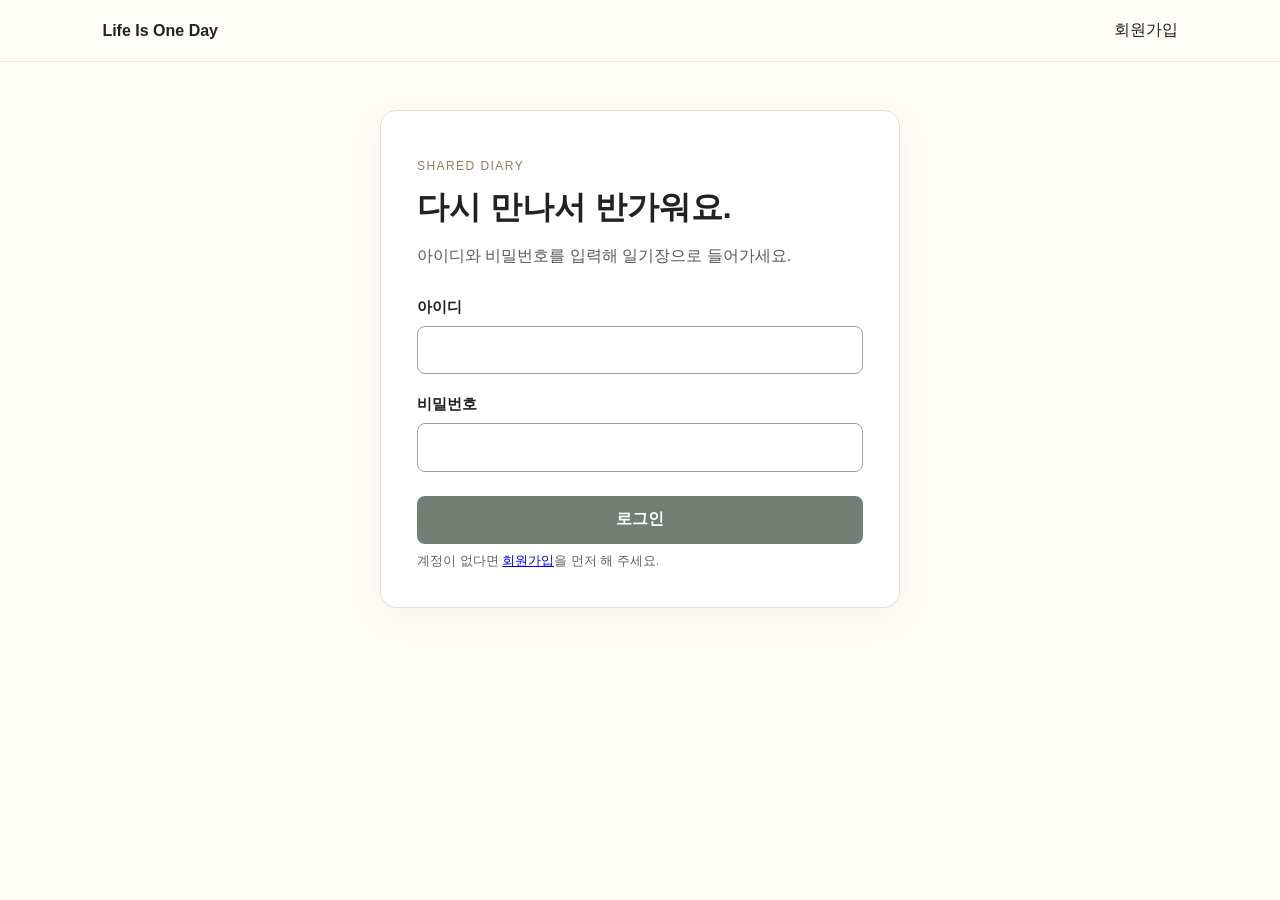
==== frontend/auth/login.html @ 3b7d466a "feat: add login page" ====
<!doctype html>
<html lang="ko">
  <head>
    <meta charset="UTF-8" />
    <meta name="viewport" content="width=device-width, initial-scale=1.0" />
    <title>로그인 | Life Is One Day</title>
    <link rel="stylesheet" href="../css/style.css" />
    <link rel="stylesheet" href="auth.css" />
    <script src="../js/api.js" defer></script>
    <script src="login.js" defer></script>
  </head>
  <body class="auth-page">
    <header class="site-header">
      <a class="logo" href="../index.html">Life Is One Day</a>
      <nav aria-label="주요 메뉴">
        <a href="signup.html">회원가입</a>
      </nav>
    </header>

    <main class="auth-main">
      <section class="auth-card" aria-labelledby="login-title">
        <p class="eyebrow">SHARED DIARY</p>
        <h1 id="login-title">다시 만나서 반가워요.</h1>
        <p class="auth-description">아이디와 비밀번호를 입력해 일기장으로 들어가세요.</p>

        <noscript>
          <p class="auth-message">로그인하려면 브라우저에서 JavaScript를 켜 주세요.</p>
        </noscript>

        <form id="login-form" method="post" aria-describedby="login-message">
          <div class="auth-field">
            <label for="username">아이디</label>
            <input id="username" name="username" type="text" autocomplete="username"
                   maxlength="50" required />
          </div>
          <div class="auth-field">
            <label for="password">비밀번호</label>
            <input id="password" name="password" type="password" autocomplete="current-password"
                   maxlength="128" required />
          </div>
          <button id="login-submit" class="button auth-submit" type="submit" disabled>로그인</button>
        </form>

        <p id="login-message" class="auth-message" role="status" aria-live="polite" aria-atomic="true"></p>
        <p class="field-help">계정이 없다면 <a href="signup.html">회원가입</a>을 먼저 해 주세요.</p>
      </section>
    </main>
  </body>
</html>
---- frontend/css/style.css ----
:root {
  color: #222;
  background: #fffdf8;
  font-family: Arial, sans-serif;
}

* { box-sizing: border-box; }

body { margin: 0; }

.site-header {
  display: flex;
  justify-content: space-between;
  align-items: center;
  padding: 20px 8%;
  border-bottom: 1px solid #eee8dc;
}

.logo, nav a { color: inherit; text-decoration: none; }
.logo { font-weight: 700; }
nav { display: flex; gap: 18px; }

.hero {
  max-width: 720px;
  margin: 0 auto;
  padding: 120px 8%;
}

.eyebrow { color: #907c5e; font-size: .75rem; letter-spacing: .12em; }
h1 { font-size: clamp(2.3rem, 7vw, 4.5rem); margin: 12px 0; }
.hero > p:not(.eyebrow) { line-height: 1.7; color: #5d5a54; }

.button {
  display: inline-block;
  margin-top: 20px;
  padding: 12px 20px;
  border-radius: 8px;
  background: #3e5946;
  color: white;
  text-decoration: none;
}
---- frontend/auth/auth.css ----
.auth-page {
  min-height: 100vh;
  font-family: Arial, "Malgun Gothic", sans-serif;
}

.auth-page [hidden] {
  display: none !important;
}

.auth-page .site-header {
  flex-wrap: wrap;
  gap: 12px;
}

.auth-main {
  width: 100%;
  padding: 48px 20px 64px;
}

.auth-card {
  width: 100%;
  max-width: 520px;
  margin: 0 auto;
  padding: 36px;
  border: 1px solid #e5dfd3;
  border-radius: 16px;
  background: #fff;
  box-shadow: 0 10px 32px rgb(62 89 70 / 6%);
}

.auth-card h1 {
  margin: 12px 0;
  font-size: clamp(1.6rem, 5vw, 2rem);
  line-height: 1.4;
  word-break: keep-all;
  overflow-wrap: anywhere;
}

.auth-description {
  margin: 0 0 28px;
  color: #5d5a54;
  line-height: 1.7;
}

.auth-field {
  margin-bottom: 20px;
}

.auth-field label {
  display: block;
  margin-bottom: 8px;
  font-size: 0.95rem;
  font-weight: 700;
}

.auth-field input {
  display: block;
  width: 100%;
  min-height: 48px;
  padding: 12px 14px;
  border: 1px solid #a49e93;
  border-radius: 8px;
  color: #222;
  background: #fff;
  font: inherit;
  font-size: 1rem;
  line-height: 1.4;
}

.auth-field input:focus-visible,
.auth-page a:focus-visible,
.auth-submit:focus-visible {
  outline: 3px solid #3e5946;
  outline-offset: 3px;
}

.auth-field input:user-invalid {
  border-color: #a52d28;
}

.auth-field input:disabled {
  color: #5d5a54;
  background: #f4f1eb;
  cursor: wait;
}

.field-help {
  margin: 7px 0 0;
  color: #686158;
  font-size: 0.8rem;
  line-height: 1.6;
  overflow-wrap: anywhere;
}

.auth-submit {
  width: 100%;
  min-height: 48px;
  margin-top: 4px;
  border: 0;
  font: inherit;
  font-weight: 700;
  cursor: pointer;
}

.auth-submit:hover:not(:disabled),
.auth-success .button:hover {
  background: #2d4333;
}

.auth-submit:disabled {
  background: #737d73;
  cursor: wait;
}

.auth-message {
  margin: 20px 0 0;
  color: #3e5946;
  line-height: 1.7;
  overflow-wrap: anywhere;
}

.auth-message:empty {
  display: none;
}

.auth-message[data-state="error"],
.auth-card noscript .auth-message {
  color: #a52d28;
}

.auth-success {
  margin-top: 20px;
  padding: 20px;
  border: 1px solid #cbd9cd;
  border-radius: 10px;
  background: #f2f7f1;
  line-height: 1.7;
}

.auth-success p {
  margin: 0;
}

.auth-success .button {
  margin-top: 16px;
  text-align: center;
}

@media (max-width: 480px) {
  .auth-main {
    padding: 24px 12px 40px;
  }

  .auth-card {
    padding: 24px 20px;
    border-radius: 12px;
  }

  .auth-page .site-header {
    padding: 18px 20px;
  }

  .auth-success .button {
    width: 100%;
  }
}
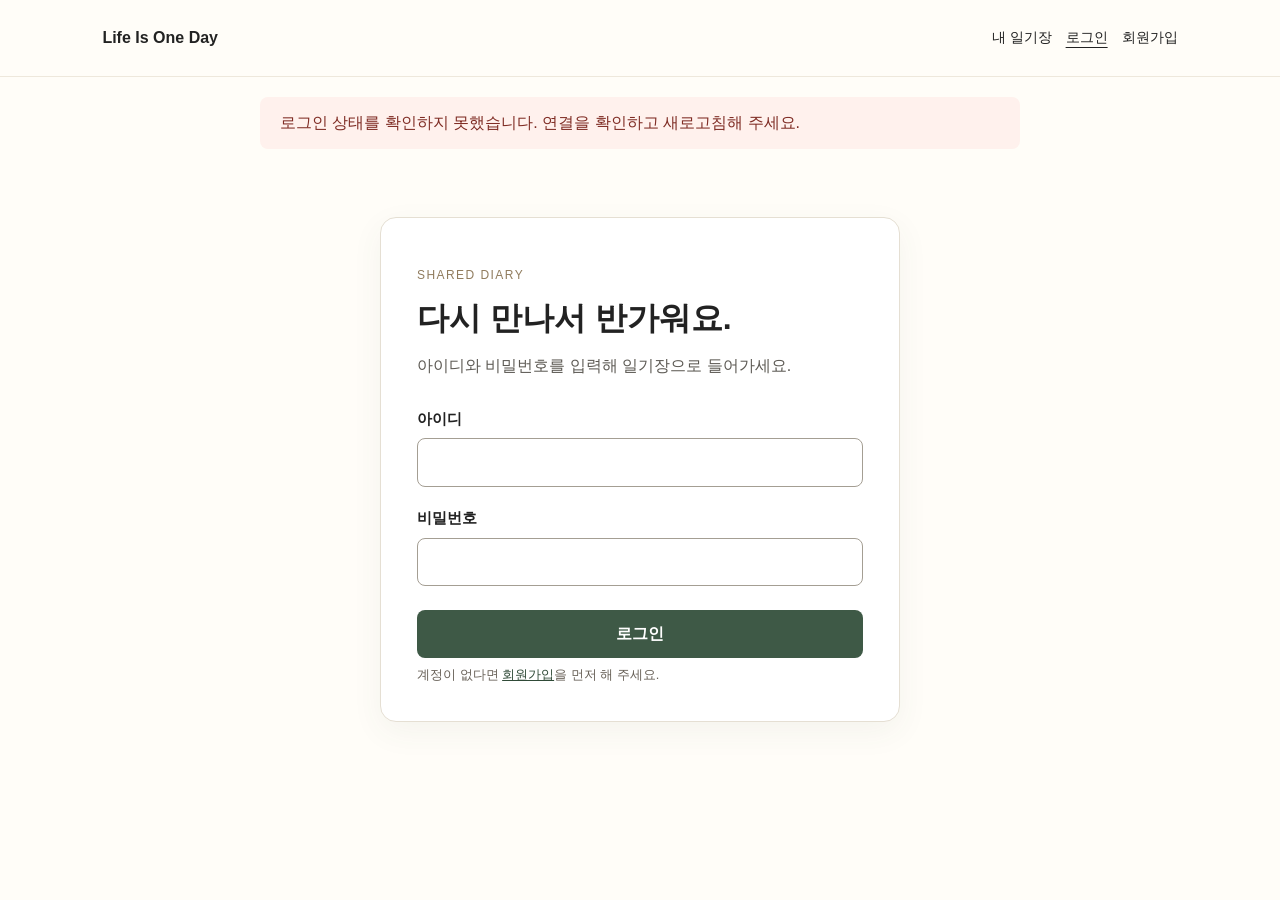
==== commit 01f14f40: "feat: connect shared session navigation in login.html" ====
--- a/frontend/auth/login.html
+++ b/frontend/auth/login.html
@@ -7,6 +7,8 @@
     <link rel="stylesheet" href="../css/style.css" />
     <link rel="stylesheet" href="auth.css" />
     <script src="../js/api.js" defer></script>
+    <script src="../js/app.js" defer></script>
+    <script src="../auth/logout.js" defer></script>
     <script src="login.js" defer></script>
   </head>
   <body class="auth-page">
--- a/frontend/css/style.css
+++ b/frontend/css/style.css
@@ -1,29 +1,47 @@
 :root {
   color: #222;
   background: #fffdf8;
-  font-family: Arial, sans-serif;
+  font-family: -apple-system, BlinkMacSystemFont, "Segoe UI", "Apple SD Gothic Neo", "Malgun Gothic", sans-serif;
+  line-height: 1.5;
 }
 
 * { box-sizing: border-box; }
 
 body { margin: 0; }
+[hidden] { display: none !important; }
+a { color: #304b38; }
+button, input, textarea { font: inherit; }
+button, a, input, textarea { -webkit-tap-highlight-color: transparent; }
+:focus-visible { outline: 3px solid #718b72; outline-offset: 4px; }
+button { cursor: pointer; }
+button:disabled { cursor: wait; opacity: .65; }
 
 .site-header {
   display: flex;
   justify-content: space-between;
   align-items: center;
+  flex-wrap: wrap;
+  gap: 16px;
   padding: 20px 8%;
   border-bottom: 1px solid #eee8dc;
 }
 
 .logo, nav a { color: inherit; text-decoration: none; }
 .logo { font-weight: 700; }
-nav { display: flex; gap: 18px; }
+nav { display: flex; flex-wrap: wrap; align-items: center; gap: 14px; }
+nav a, nav button { padding: 7px 0; font-size: .9rem; }
+nav a[aria-current="page"] { text-decoration: underline; text-underline-offset: 5px; }
+nav button { border: 1px solid #d8d2c7; border-radius: 8px; background: white; padding: 7px 12px; color: #304b38; }
+.nav-user { max-width: 180px; overflow-wrap: anywhere; color: #5d5a54; font-size: .85rem; }
+.site-message { max-width: 760px; margin: 20px auto; padding: 14px 20px; background: #fff1ed; color: #7f2c24; border-radius: 8px; }
+.button-danger { background: #8d3d35; }
+.danger-zone { margin-top: 32px; padding-top: 24px; border-top: 1px solid #d7a39b; }
+.danger-zone p { color: #714941; }
 
 .hero {
   max-width: 720px;
   margin: 0 auto;
-  padding: 120px 8%;
+  padding: clamp(48px, 10vw, 100px) 24px;
 }
 
 .eyebrow { color: #907c5e; font-size: .75rem; letter-spacing: .12em; }
@@ -38,4 +56,17 @@
   background: #3e5946;
   color: white;
   text-decoration: none;
+  border: 0;
 }
+
+.home-steps { display: grid; gap: 16px; padding: 0; margin: 40px 0; list-style: none; }
+.home-steps li { background: white; padding: 18px 22px; border: 1px solid #eee8dc; border-radius: 12px; }
+.home-steps strong { display: block; margin-bottom: 6px; }
+.home-steps p { margin: 0; color: #5d5a54; }
+.site-footer { padding: 24px; text-align: center; color: #736f67; font-size: .85rem; border-top: 1px solid #eee8dc; }
+@media (max-width: 600px) {
+  .site-header { padding: 16px 20px; }
+  .site-header nav { width: 100%; gap: 8px 14px; }
+  .nav-user { max-width: 140px; }
+  .site-message { margin: 16px; }
+}
